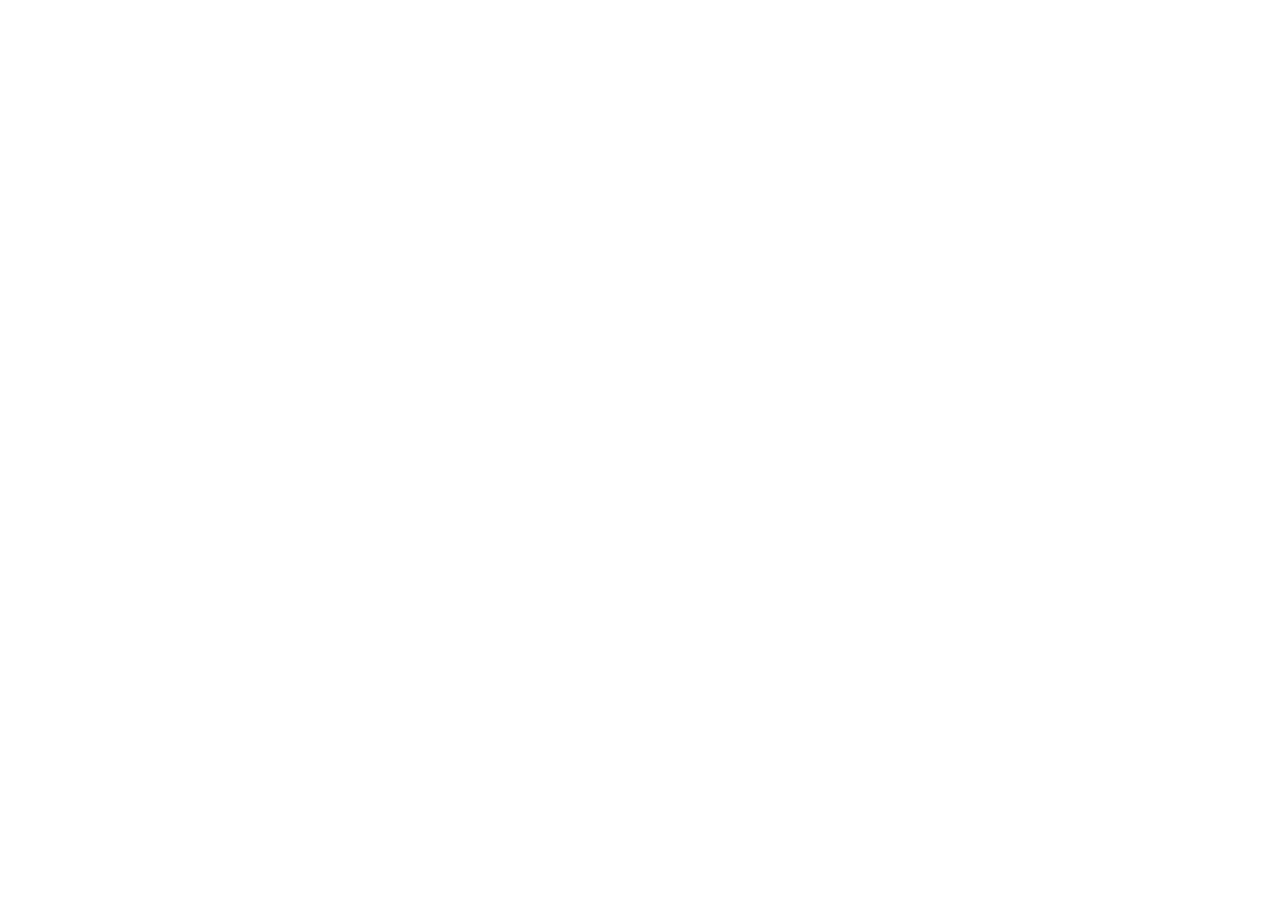
==== index.html @ 1e48fdbf "updated" ====
<!DOCTYPE html>
<html lang="en">

<head>
    <meta charset="UTF-8">
    <meta name="viewport" content="width=device-width, initial-scale=1.0">
    <link rel="stylesheet" href="style.css">
    <title>Document</title>
</head>

<body>

</body>

</html>
---- style.css ----
* {
  padding: 0%;
  margin: 0%;
}
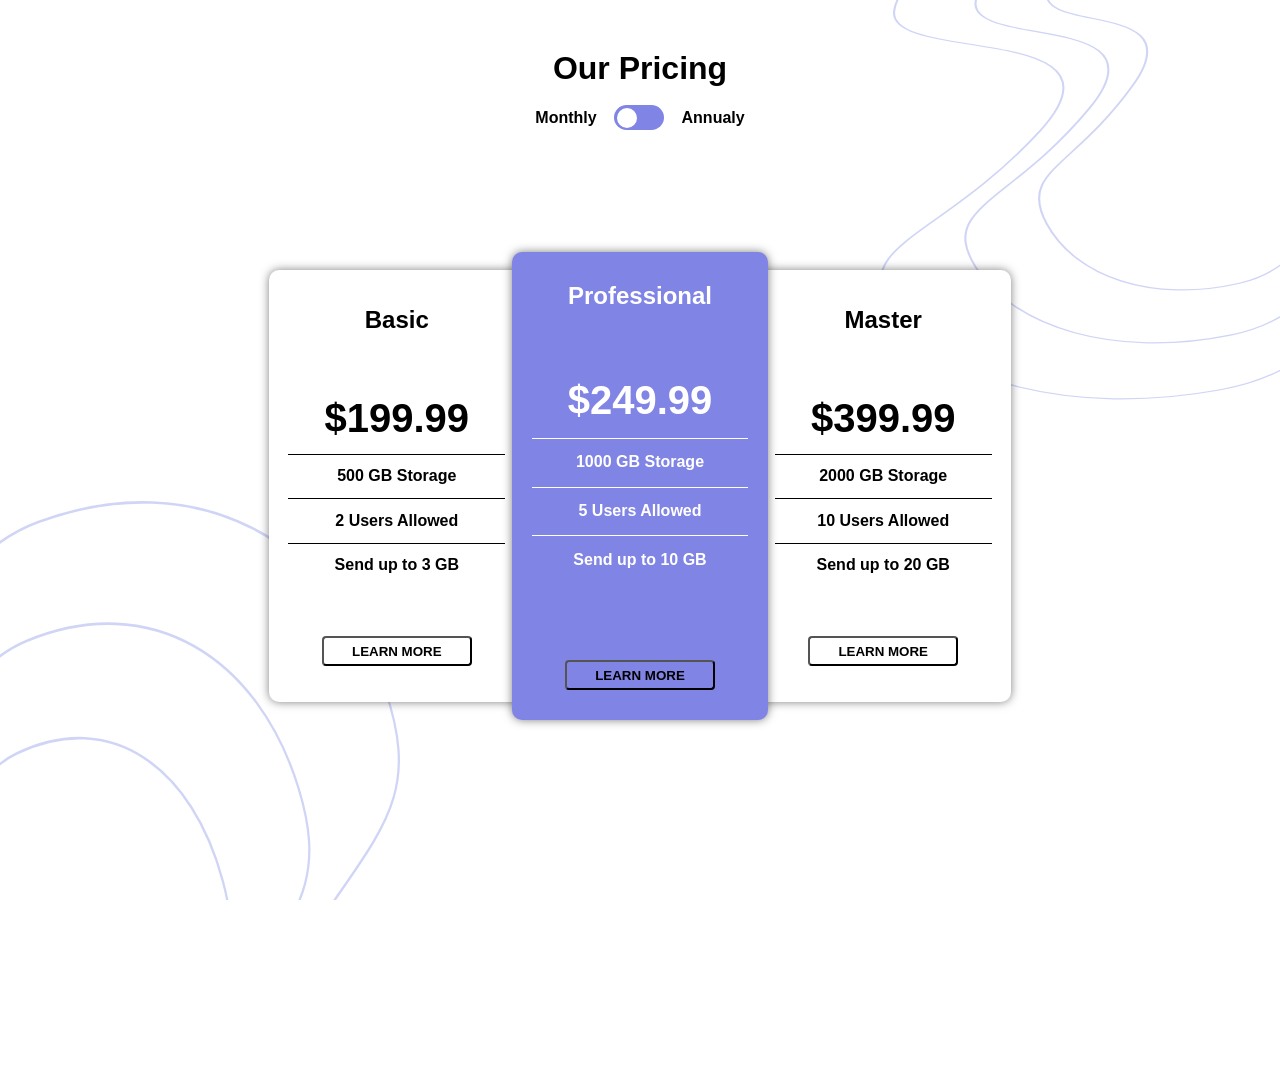
==== commit eaf526df: "updated" ====
--- a/index.html
+++ b/index.html
@@ -9,7 +9,178 @@
 </head>
 
 <body>
+    <header id="header">
+        <div>
+            <h1>Our Pricing</h1>
+        </div>
 
+        <div id="toggle" onclick="toggle()">
+            <div class="child">Monthly</div>
+            <div class="child">
+                <div id="slider">
+                    <div id="circle"></div>
+                </div>
+            </div>
+            <div class="child">Annualy</div>
+        </div>
+    </header>
+
+    <div class="container">
+        <div id="cards">
+            <div id="basic" class="card basic">
+                <div class="card-header">
+                    <h2>Basic</h2>
+                </div>
+
+                <div class="card-body">
+                    <h3 id="basic-price">$19.99</h3>
+                    <div class="line"></div>
+                    <p id="basic-storage">500 GB Storage</p>
+                    <div class="line"></div>
+                    <p id="basic-users">2 Users Allowed</p>
+                    <div class="line"></div>
+                    <p id="basic-send">Send up to 3 GB</p>
+                </div>
+
+                <div class="card-footer">
+                    <button>LEARN MORE</button>
+                </div>
+            </div>
+
+            <div id="professional" class="card professional">
+                <div class="card-header">
+                    <h2>Professional</h2>
+                </div>
+
+                <div class="card-body">
+                    <h3 id="professional-price">$24.99</h3>
+                    <div class="line"></div>
+                    <p id="professional-storage">1000 GB Storage</p>
+                    <div class="line"></div>
+                    <p id="professional-users">5 Users Allowed</p>
+                    <div class="line"></div>
+                    <p id="professional-send">Send up to 10 GB</p>
+                </div>
+
+                <div class="card-footer">
+                    <button>LEARN MORE</button>
+                </div>
+            </div>
+
+            <div id="master" class="card master">
+                <div class="card-header">
+                    <h2>Master</h2>
+                </div>
+
+                <div class="card-body">
+                    <h3 id="master-price">$19.99</h3>
+                    <div class="line"></div>
+                    <p id="master-storage">500 GB Storage</p>
+                    <div class="line"></div>
+                    <p id="master-users">2 Users Allowed</p>
+                    <div class="line"></div>
+                    <p id="master-send">Send up to 3 GB</p>
+                </div>
+
+                <div class="card-footer">
+                    <button>LEARN MORE</button>
+                </div>
+            </div>
+        </div>
+    </div>
+
+    <script>
+        let isMonthly = true;
+
+        const plan = {
+            anually: {
+                basic: {
+                    price: 19.99,
+                    storage: 512,
+                    users: 3,
+                    send: 2
+                },
+
+                professional: {
+                    price: 24.99,
+                    storage: 1024,
+                    users: 6,
+                    send: 12
+                },
+
+                master: {
+                    price: 39.99,
+                    storage: 2048,
+                    users: 12,
+                    send: 25
+                }
+            },
+
+            monthly: {
+                basic: {
+                    price: 199.99,
+                    storage: 500,
+                    users: 2,
+                    send: 3
+                },
+
+                professional: {
+                    price: 249.99,
+                    storage: 1000,
+                    users: 5,
+                    send: 10
+                },
+
+                master: {
+                    price: 399.99,
+                    storage: 2000,
+                    users: 10,
+                    send: 20
+                }
+            }
+        }
+
+        render(getPlan());
+        function toggle() {
+            if (isMonthly) {
+                document.getElementById("circle").style.transition = "all 0.3s ease";
+                document.getElementById("circle").style.transform = "translateX(120%)";
+                render(getPlan());
+                isMonthly = false;
+            } else {
+                document.getElementById("circle").style.transition = "all 0.3s ease";
+                document.getElementById("circle").style.transform = "translateX(0%)";
+                render(getPlan());
+                isMonthly = true;
+            }
+        }
+
+        function render(plan) {
+            console.log(plan);
+            document.getElementById("basic-price").innerHTML = "$" + plan.basic.price;
+            document.getElementById("basic-storage").innerHTML = plan.basic.storage + " GB Storage";
+            document.getElementById("basic-users").innerHTML = plan.basic.users + " Users Allowed";
+            document.getElementById("basic-send").innerHTML = "Send up to " + plan.basic.send + " GB";
+
+            document.getElementById("professional-price").innerHTML = "$" + plan.professional.price;
+            document.getElementById("professional-storage").innerHTML = plan.professional.storage + " GB Storage";
+            document.getElementById("professional-users").innerHTML = plan.professional.users + " Users Allowed";
+            document.getElementById("professional-send").innerHTML = "Send up to " + plan.professional.send + " GB";
+
+            document.getElementById("master-price").innerHTML = "$" + plan.master.price;
+            document.getElementById("master-storage").innerHTML = plan.master.storage + " GB Storage";
+            document.getElementById("master-users").innerHTML = plan.master.users + " Users Allowed";
+            document.getElementById("master-send").innerHTML = "Send up to " + plan.master.send + " GB";
+        }
+
+        function getPlan() {
+            if (isMonthly) {
+                return plan.monthly;
+            } else {
+                return plan.anually;
+            }
+        }
+    </script>
 </body>
 
 </html>
--- a/style.css
+++ b/style.css
@@ -1,4 +1,241 @@
 * {
   padding: 0%;
   margin: 0%;
-}
+  font-family: "Gill Sans", "Gill Sans MT", Calibri, "Trebuchet MS", sans-serif;
+  font-weight: bold;
+}
+
+body {
+  background-image: url("./resource/bg-top.svg"),
+    url("./resource/bg-bottom.svg");
+  background-repeat: no-repeat, no-repeat;
+  background-position: top right, bottom left;
+  background-size: 400px 400px;
+  background-attachment: fixed;
+  height: 100vh;
+  width: 100vw;
+}
+
+#header {
+  display: flex;
+  flex-direction: column;
+  align-items: center;
+  justify-content: center;
+  width: 100%;
+  height: 20%;
+  row-gap: 10%;
+}
+
+#toggle {
+  display: flex;
+  justify-content: center;
+  align-items: center;
+  column-gap: 10%;
+}
+
+#slider {
+  display: flex;
+  align-items: center;
+  justify-content: flex-start;
+  width: 50px;
+  height: 25px;
+  background-color: white;
+  border-radius: 50px;
+  background-color: rgb(128, 132, 229);
+  cursor: pointer;
+}
+
+#circle {
+  width: 20px;
+  height: 20px;
+  background-color: white;
+  border-radius: 50%;
+  margin-left: 3px;
+  margin-right: 3px;
+}
+
+@media (min-width: 1025px) {
+  .container {
+    display: flex;
+    flex-direction: column;
+    align-items: center;
+    justify-content: center;
+    width: 100%;
+    height: 100%;
+  }
+
+  #cards {
+    display: flex;
+    width: 100%;
+    height: 80%;
+    justify-content: center;
+  }
+
+  .card {
+    color: black;
+    display: flex;
+    flex-direction: column;
+    align-items: center;
+    justify-content: center;
+    row-gap: 5%;
+    background-color: white;
+    border-radius: 10px;
+    width: 20%;
+    height: 60%;
+    box-shadow: 0px 0px 10px 0px rgba(0, 0, 0, 0.5);
+  }
+
+  h3 {
+    font-size: 40px;
+    font-weight: bolder;
+  }
+
+  .card-body {
+    display: flex;
+    flex-direction: column;
+    align-items: center;
+    justify-content: center;
+    row-gap: 5%;
+    height: 60%;
+    color: black;
+  }
+
+  .professional,
+  .professional > .card-body {
+    position: relative;
+    background-color: rgb(128, 132, 229);
+    color: rgb(60, 60, 137);
+    height: 65%;
+    top: -2.5%;
+    color: white;
+    z-index: 1;
+  }
+
+  #basic {
+    position: relative;
+    left: 1%;
+  }
+
+  #master {
+    position: relative;
+    right: 1%;
+  }
+
+  button {
+    width: 150px;
+    height: 30px;
+    border-radius: 4px;
+    background-color: rgba(0, 0, 0, 0);
+    cursor: pointer;
+  }
+
+  .basic > button,
+  .master > button {
+    border: 1px solid rgb(128, 132, 229);
+    color: rgb(128, 132, 229);
+  }
+
+  .professional > button {
+    border: 1px solid white;
+    color: rgb(128, 132, 229);
+  }
+
+  .basic > .card-body > .line,
+  .master > .card-body > .line {
+    height: 0.1%;
+    width: 150%;
+    background-color: black;
+    z-index: 2;
+  }
+
+  .professional > .card-body > .line {
+    height: 0.1%;
+    width: 150%;
+    background-color: white;
+  }
+}
+
+@media (max-width: 1024px) {
+  body {
+    background-size: 200px 200px;
+    background-position: top right, bottom left;
+  }
+
+  #cards {
+    display: flex;
+    flex-direction: column;
+    align-items: center;
+    justify-content: center;
+    width: 100%;
+  }
+
+  .card {
+    display: flex;
+    flex-direction: column;
+    align-items: center;
+    justify-content: center;
+    width: 80%;
+    height: 350px;
+    border-radius: 10px;
+    margin-bottom: 20px;
+    box-shadow: 0px 0px 10px 0px rgba(0, 0, 0, 0.5);
+  }
+
+  h3 {
+    font-size: 40px;
+    font-weight: bolder;
+  }
+
+  .card-body {
+    display: flex;
+    flex-direction: column;
+    align-items: center;
+    justify-content: center;
+    height: 70%;
+    color: black;
+    row-gap: 15px;
+  }
+
+  .professional {
+    color: white;
+    background-color: rgb(128, 132, 229);
+  }
+
+  .professional > .card-body {
+    color: white;
+  }
+
+  #basic > .card-body > .line,
+  #master > .card-body > .line {
+    height: 0.1%;
+    width: 150%;
+    background-color: black;
+  }
+
+  #professional > .card-body > .line {
+    height: 0.1%;
+    width: 150%;
+    background-color: white;
+  }
+
+  #basic > .card-footer > button,
+  #master > .card-footer > button {
+    width: 200px;
+    height: 40px;
+    border: 1px solid rgb(128, 132, 229);
+    border-radius: 5px;
+    background-color: rgb(128, 132, 229);
+    color: white;
+    cursor: pointer;
+  }
+
+  #professional > .card-footer > button {
+    width: 200px;
+    height: 40px;
+    border: 1px solid rgb(128, 132, 229);
+    border-radius: 5px;
+    background-color: white;
+    color: black;
+    cursor: pointer;
+  }
+}
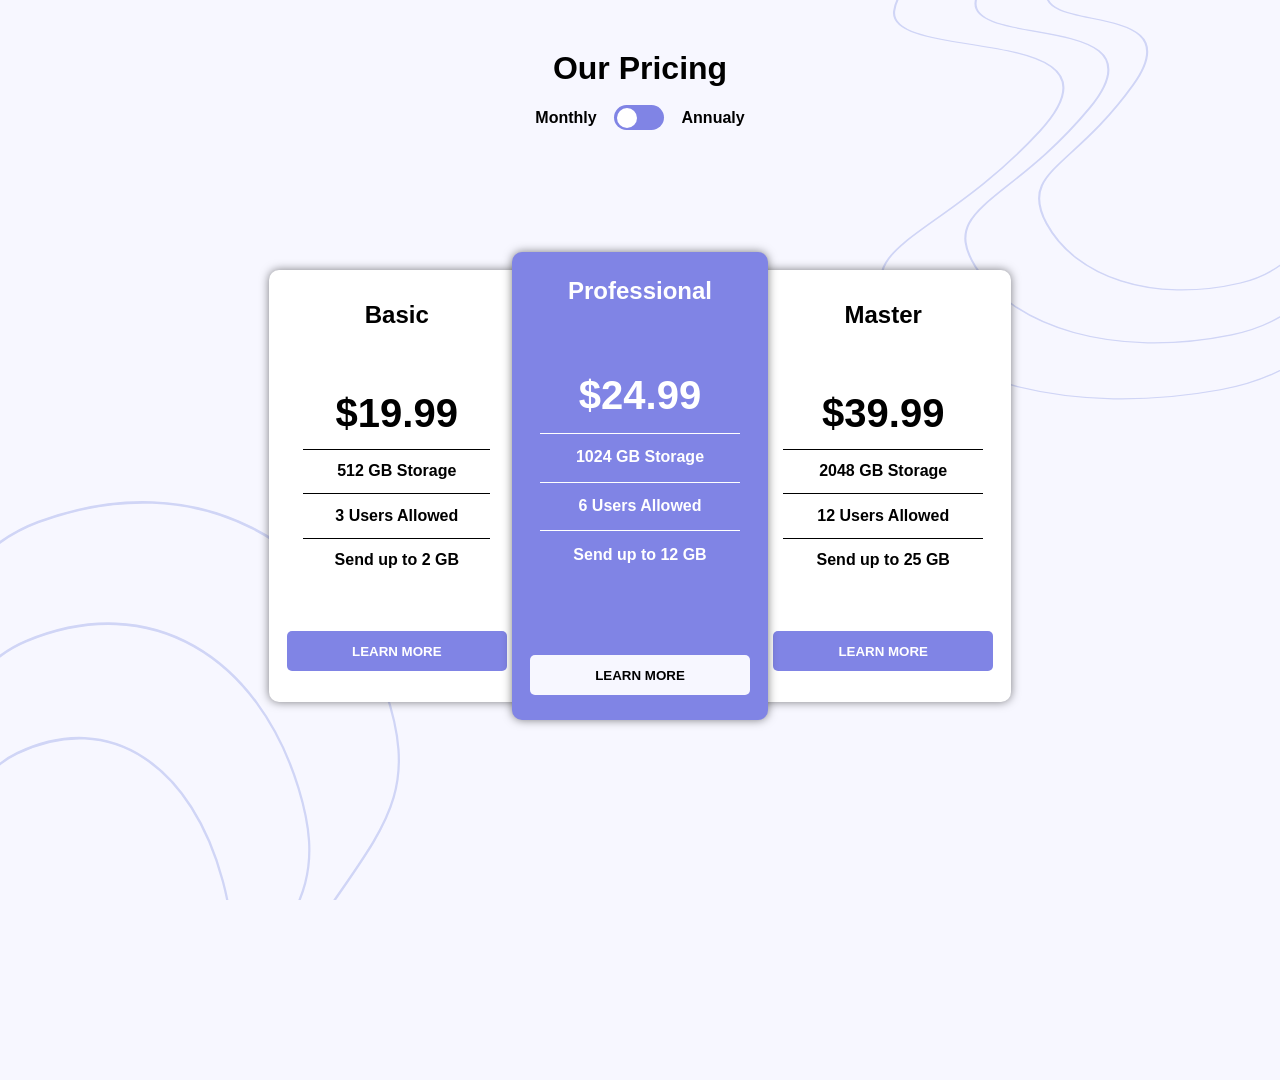
==== commit 2dc8e388: "updated" ====
--- a/index.html
+++ b/index.html
@@ -93,7 +93,7 @@
         let isMonthly = true;
 
         const plan = {
-            anually: {
+            monthly: {
                 basic: {
                     price: 19.99,
                     storage: 512,
@@ -116,7 +116,7 @@
                 }
             },
 
-            monthly: {
+            anually: {
                 basic: {
                     price: 199.99,
                     storage: 500,
@@ -142,17 +142,16 @@
 
         render(getPlan());
         function toggle() {
-            if (isMonthly) {
+            if (!isMonthly) {
                 document.getElementById("circle").style.transition = "all 0.3s ease";
                 document.getElementById("circle").style.transform = "translateX(120%)";
                 render(getPlan());
-                isMonthly = false;
             } else {
                 document.getElementById("circle").style.transition = "all 0.3s ease";
                 document.getElementById("circle").style.transform = "translateX(0%)";
                 render(getPlan());
-                isMonthly = true;
             }
+            isMonthly = !isMonthly;
         }
 
         function render(plan) {
--- a/style.css
+++ b/style.css
@@ -12,8 +12,10 @@
   background-position: top right, bottom left;
   background-size: 400px 400px;
   background-attachment: fixed;
+  background-color: rgb(247, 247, 255);
   height: 100vh;
   width: 100vw;
+  overflow: hidden;
 }
 
 #header {
@@ -121,23 +123,39 @@
     right: 1%;
   }
 
-  button {
-    width: 150px;
-    height: 30px;
-    border-radius: 4px;
-    background-color: rgba(0, 0, 0, 0);
-    cursor: pointer;
-  }
-
-  .basic > button,
-  .master > button {
+  .basic > .card-footer > button,
+  .master > .card-footer > button {
+    height: 40px;
+    width: 220px;
+    background-color: rgb(128, 132, 229);
+    color: white;
+    border: none;
+    border-radius: 5px;
+    cursor: pointer;
+    transition: all 0.3s ease;
+  }
+
+  .basic > .card-footer > button:hover,
+  .master > .card-footer > button:hover {
+    background-color: rgb(247, 247, 255);
     border: 1px solid rgb(128, 132, 229);
-    color: rgb(128, 132, 229);
-  }
-
-  .professional > button {
-    border: 1px solid white;
-    color: rgb(128, 132, 229);
+    color: black;
+  }
+
+  .professional > .card-footer > button {
+    border: none;
+    height: 40px;
+    width: 220px;
+    background-color: rgb(247, 247, 255);
+    border-radius: 5px;
+    cursor: pointer;
+    transition: all 0.3s ease;
+  }
+
+  .professional > .card-footer > button:hover {
+    background-color: rgb(128, 132, 229);
+    border: 1px solid rgb(247, 247, 255);
+    color: white;
   }
 
   .basic > .card-body > .line,
@@ -159,6 +177,8 @@
   body {
     background-size: 200px 200px;
     background-position: top right, bottom left;
+    background-color: rgb(247, 247, 255);
+    overflow: visible;
   }
 
   #cards {
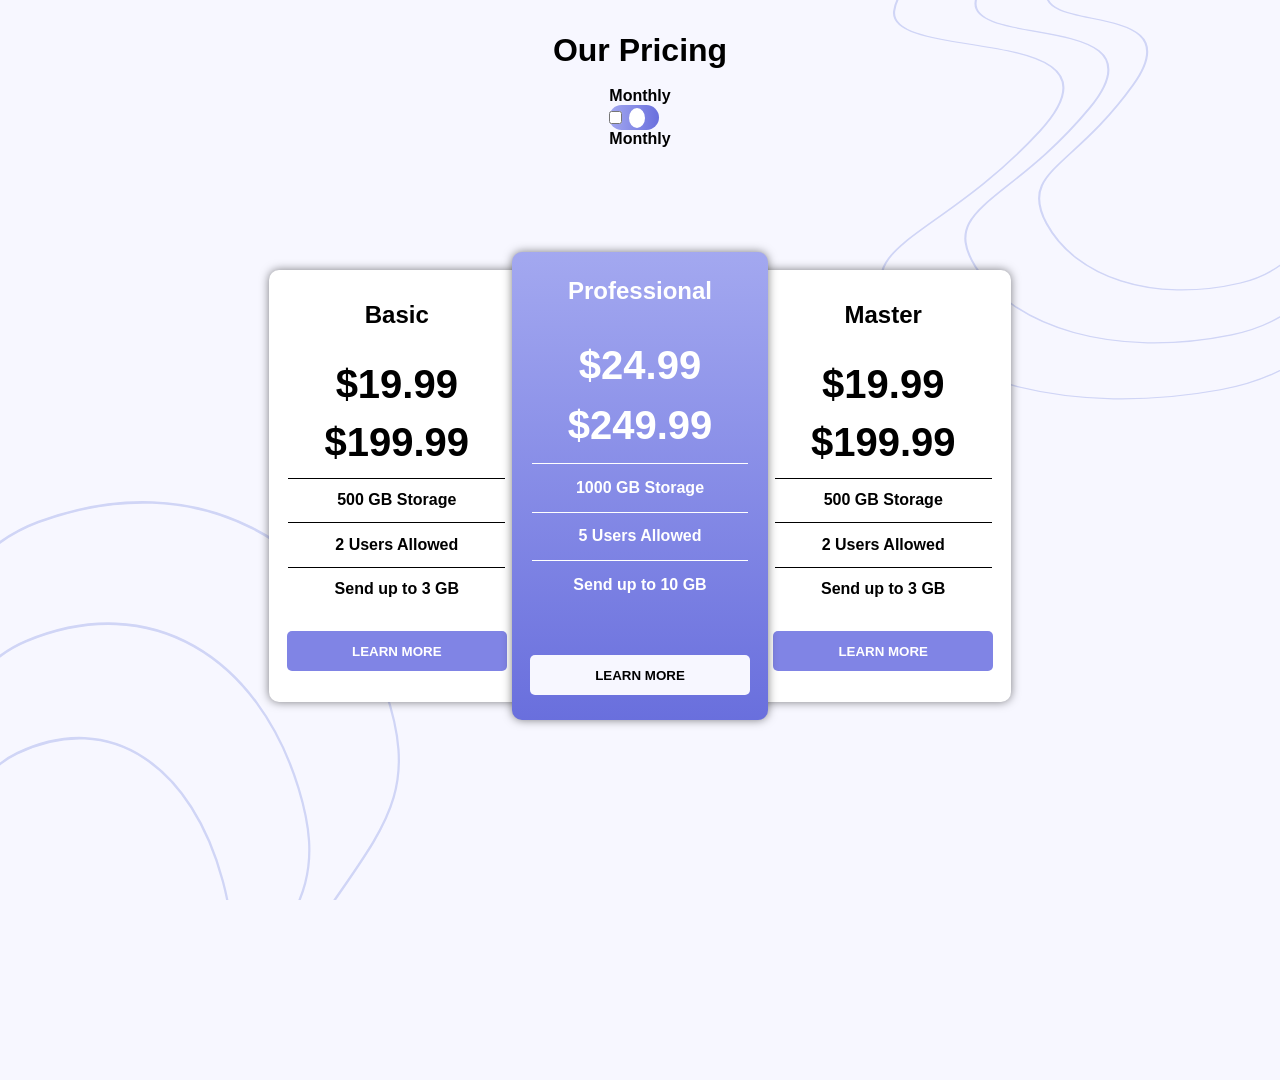
==== commit 15a81584: "updated" ====
--- a/index.html
+++ b/index.html
@@ -14,18 +14,21 @@
             <h1>Our Pricing</h1>
         </div>
 
-        <div id="toggle" onclick="toggle()">
+
+
+        <div class="toggle-container">
             <div class="child">Monthly</div>
-            <div class="child">
-                <div id="slider">
-                    <div id="circle"></div>
-                </div>
+            <div id="slider">
+                <label id="toggle">
+                    <input type="checkbox" id="checkbox">
+                    <span id="circle" class="checkmark"></span>
+                </label>
             </div>
-            <div class="child">Annualy</div>
+            <div class="child">Monthly</div>
         </div>
     </header>
 
-    <div class="container">
+    <div class="container" id="container">
         <div id="cards">
             <div id="basic" class="card basic">
                 <div class="card-header">
@@ -33,7 +36,10 @@
                 </div>
 
                 <div class="card-body">
-                    <h3 id="basic-price">$19.99</h3>
+
+                    <h3 id="basic-price" class="monthly">$19.99</h3>
+                    <h3 id="basic-price-1" class="anually">$199.99</h3>
+
                     <div class="line"></div>
                     <p id="basic-storage">500 GB Storage</p>
                     <div class="line"></div>
@@ -53,7 +59,10 @@
                 </div>
 
                 <div class="card-body">
-                    <h3 id="professional-price">$24.99</h3>
+
+                    <h3 id="professional-price" class="monthly">$24.99</h3>
+                    <h3 id="professional-price-1" class="anually">$249.99</h3>
+
                     <div class="line"></div>
                     <p id="professional-storage">1000 GB Storage</p>
                     <div class="line"></div>
@@ -73,7 +82,10 @@
                 </div>
 
                 <div class="card-body">
-                    <h3 id="master-price">$19.99</h3>
+
+                    <h3 id="master-price" class="monthly">$19.99</h3>
+                    <h3 id="master-price-1" class="anually">$199.99</h3>
+
                     <div class="line"></div>
                     <p id="master-storage">500 GB Storage</p>
                     <div class="line"></div>
@@ -88,98 +100,6 @@
             </div>
         </div>
     </div>
-
-    <script>
-        let isMonthly = true;
-
-        const plan = {
-            monthly: {
-                basic: {
-                    price: 19.99,
-                    storage: 512,
-                    users: 3,
-                    send: 2
-                },
-
-                professional: {
-                    price: 24.99,
-                    storage: 1024,
-                    users: 6,
-                    send: 12
-                },
-
-                master: {
-                    price: 39.99,
-                    storage: 2048,
-                    users: 12,
-                    send: 25
-                }
-            },
-
-            anually: {
-                basic: {
-                    price: 199.99,
-                    storage: 500,
-                    users: 2,
-                    send: 3
-                },
-
-                professional: {
-                    price: 249.99,
-                    storage: 1000,
-                    users: 5,
-                    send: 10
-                },
-
-                master: {
-                    price: 399.99,
-                    storage: 2000,
-                    users: 10,
-                    send: 20
-                }
-            }
-        }
-
-        render(getPlan());
-        function toggle() {
-            if (!isMonthly) {
-                document.getElementById("circle").style.transition = "all 0.3s ease";
-                document.getElementById("circle").style.transform = "translateX(120%)";
-                render(getPlan());
-            } else {
-                document.getElementById("circle").style.transition = "all 0.3s ease";
-                document.getElementById("circle").style.transform = "translateX(0%)";
-                render(getPlan());
-            }
-            isMonthly = !isMonthly;
-        }
-
-        function render(plan) {
-            console.log(plan);
-            document.getElementById("basic-price").innerHTML = "$" + plan.basic.price;
-            document.getElementById("basic-storage").innerHTML = plan.basic.storage + " GB Storage";
-            document.getElementById("basic-users").innerHTML = plan.basic.users + " Users Allowed";
-            document.getElementById("basic-send").innerHTML = "Send up to " + plan.basic.send + " GB";
-
-            document.getElementById("professional-price").innerHTML = "$" + plan.professional.price;
-            document.getElementById("professional-storage").innerHTML = plan.professional.storage + " GB Storage";
-            document.getElementById("professional-users").innerHTML = plan.professional.users + " Users Allowed";
-            document.getElementById("professional-send").innerHTML = "Send up to " + plan.professional.send + " GB";
-
-            document.getElementById("master-price").innerHTML = "$" + plan.master.price;
-            document.getElementById("master-storage").innerHTML = plan.master.storage + " GB Storage";
-            document.getElementById("master-users").innerHTML = plan.master.users + " Users Allowed";
-            document.getElementById("master-send").innerHTML = "Send up to " + plan.master.send + " GB";
-        }
-
-        function getPlan() {
-            if (isMonthly) {
-                return plan.monthly;
-            } else {
-                return plan.anually;
-            }
-        }
-    </script>
 </body>
 
 </html>
--- a/style.css
+++ b/style.css
@@ -41,9 +41,12 @@
   justify-content: flex-start;
   width: 50px;
   height: 25px;
-  background-color: white;
   border-radius: 50px;
-  background-color: rgb(128, 132, 229);
+  background-image: linear-gradient(
+    to right,
+    hsl(236, 72%, 79%),
+    hsl(237, 63%, 64%)
+  );
   cursor: pointer;
 }
 
@@ -102,11 +105,26 @@
     color: black;
   }
 
-  .professional,
   .professional > .card-body {
     position: relative;
-    background-color: rgb(128, 132, 229);
-    color: rgb(60, 60, 137);
+
+    color: rgba(60, 60, 137, 0);
+    height: 65%;
+    top: -2.5%;
+    color: white;
+    z-index: 1;
+  }
+
+  .professional {
+    position: relative;
+
+    background-image: linear-gradient(
+      to bottom,
+      hsl(236, 72%, 79%),
+      hsl(237, 63%, 64%)
+    );
+
+    color: rgba(60, 60, 137, 0);
     height: 65%;
     top: -2.5%;
     color: white;
@@ -218,7 +236,11 @@
 
   .professional {
     color: white;
-    background-color: rgb(128, 132, 229);
+    background-image: linear-gradient(
+      to bottom,
+      hsl(236, 72%, 79%),
+      hsl(237, 63%, 64%)
+    );
   }
 
   .professional > .card-body {
@@ -242,11 +264,12 @@
   #master > .card-footer > button {
     width: 200px;
     height: 40px;
-    border: 1px solid rgb(128, 132, 229);
-    border-radius: 5px;
-    background-color: rgb(128, 132, 229);
-    color: white;
-    cursor: pointer;
+    background-color: rgb(128, 132, 229);
+    border: 1px solid rgb(128, 132, 229);
+    color: white;
+    border-radius: 5px;
+    cursor: pointer;
+    transition: all 0.3s ease;
   }
 
   #professional > .card-footer > button {
@@ -258,4 +281,17 @@
     color: black;
     cursor: pointer;
   }
-}
+
+  #basic > .card-footer > button:hover,
+  #master > .card-footer > button:hover {
+    background-color: rgb(247, 247, 255);
+    border: 1px solid rgb(128, 132, 229);
+    color: black;
+  }
+
+  #professional > .card-footer > button:hover {
+    background-color: rgb(128, 132, 229);
+    border: 1px solid white;
+    color: white;
+  }
+}
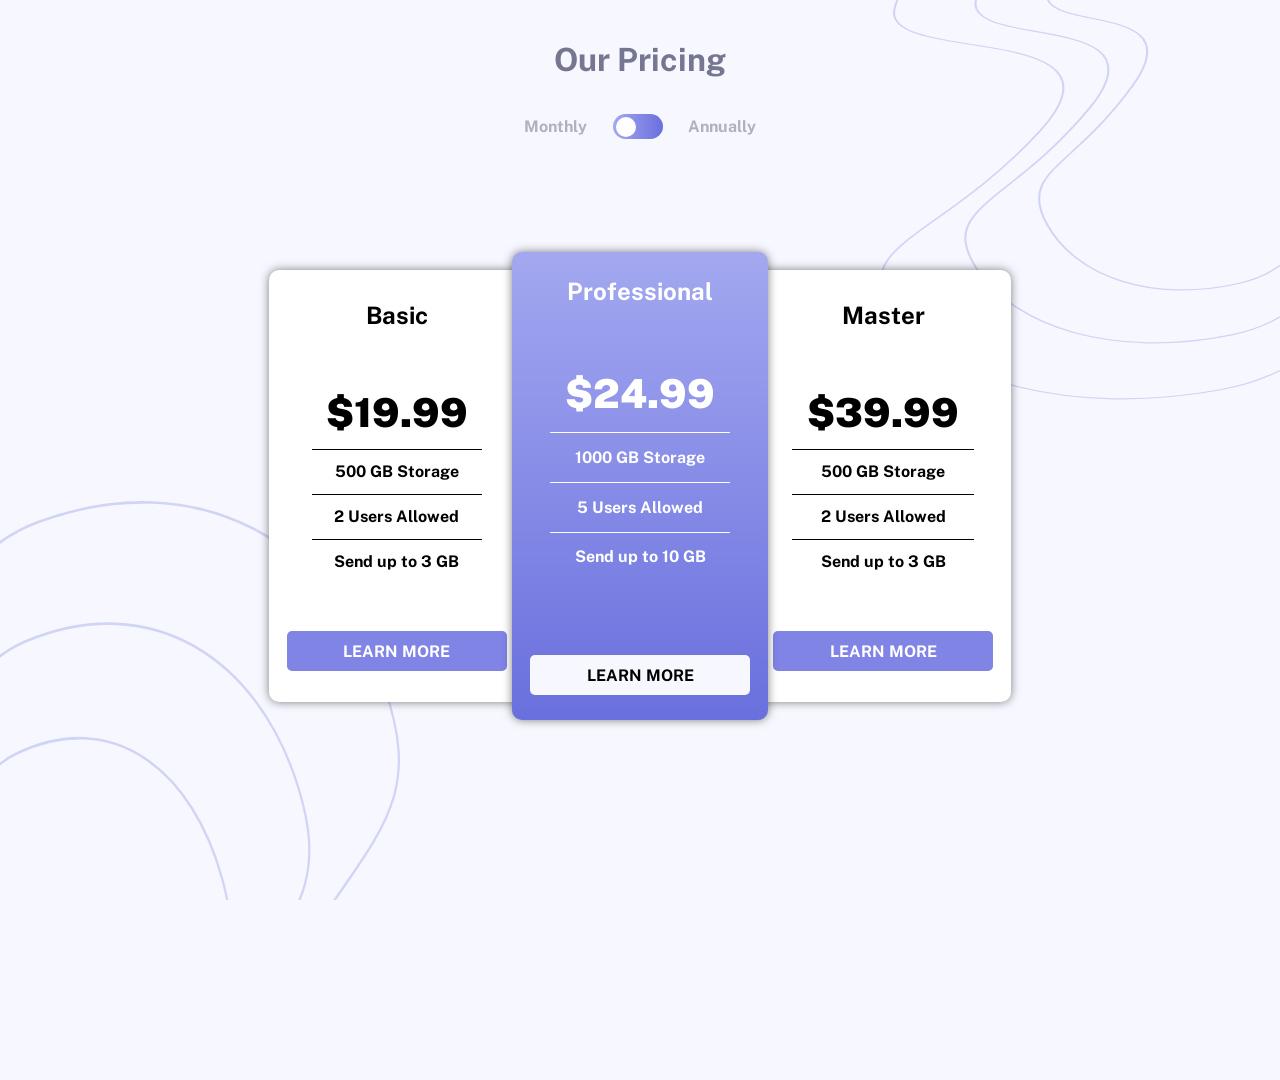
==== commit 55fdf587: "updated" ====
--- a/index.html
+++ b/index.html
@@ -4,7 +4,8 @@
 <head>
     <meta charset="UTF-8">
     <meta name="viewport" content="width=device-width, initial-scale=1.0">
-    <link rel="stylesheet" href="style.css">
+    <link rel="stylesheet" href="./style.css">
+    <link rel="stylesheet" href="./reset.css">
     <title>Document</title>
 </head>
 
@@ -14,8 +15,6 @@
             <h1>Our Pricing</h1>
         </div>
 
-
-
         <div class="toggle-container">
             <div class="child">Monthly</div>
             <div id="slider">
@@ -24,7 +23,7 @@
                     <span id="circle" class="checkmark"></span>
                 </label>
             </div>
-            <div class="child">Monthly</div>
+            <div class="child">Annually</div>
         </div>
     </header>
 
@@ -83,8 +82,8 @@
 
                 <div class="card-body">
 
-                    <h3 id="master-price" class="monthly">$19.99</h3>
-                    <h3 id="master-price-1" class="anually">$199.99</h3>
+                    <h3 id="master-price" class="monthly">$39.99</h3>
+                    <h3 id="master-price-1" class="anually">$399.99</h3>
 
                     <div class="line"></div>
                     <p id="master-storage">500 GB Storage</p>
--- a/style.css
+++ b/style.css
@@ -1,8 +1,13 @@
-* {
-  padding: 0%;
-  margin: 0%;
-  font-family: "Gill Sans", "Gill Sans MT", Calibri, "Trebuchet MS", sans-serif;
-  font-weight: bold;
+input {
+  display: none;
+}
+
+input:checked ~ #circle {
+  transform: translateX(120%);
+}
+
+.child {
+  color: #b1b1bd;
 }
 
 body {
@@ -25,7 +30,18 @@
   justify-content: center;
   width: 100%;
   height: 20%;
-  row-gap: 10%;
+  column-gap: 20%;
+  row-gap: 20%;
+}
+
+.toggle-container {
+  display: flex;
+  flex-direction: row;
+  justify-content: center;
+  align-items: center;
+  min-width: 400px;
+  width: 40%;
+  column-gap: 5%;
 }
 
 #toggle {
@@ -57,6 +73,30 @@
   border-radius: 50%;
   margin-left: 3px;
   margin-right: 3px;
+  transition: all 0.3s ease;
+  cursor: pointer;
+}
+
+.anually {
+  display: none;
+}
+
+#header:has(#checkbox:checked)
+  ~ #container
+  > #cards
+  > .card
+  > .card-body
+  > .monthly {
+  display: none;
+}
+
+#header:has(#checkbox:checked)
+  ~ #container
+  > #cards
+  > .card
+  > .card-body
+  > .anually {
+  display: block;
 }
 
 @media (min-width: 1025px) {
@@ -179,15 +219,27 @@
   .basic > .card-body > .line,
   .master > .card-body > .line {
     height: 0.1%;
-    width: 150%;
+    width: 120%;
     background-color: black;
     z-index: 2;
   }
 
   .professional > .card-body > .line {
     height: 0.1%;
-    width: 150%;
+    width: 120%;
     background-color: white;
+  }
+
+  .annually {
+    display: none;
+  }
+
+  #checkbox:checked ~ .container .monthly {
+    display: none;
+  }
+
+  #checkbox:checked ~ .container .annually {
+    display: block;
   }
 }
 
@@ -250,13 +302,13 @@
   #basic > .card-body > .line,
   #master > .card-body > .line {
     height: 0.1%;
-    width: 150%;
+    width: 110%;
     background-color: black;
   }
 
   #professional > .card-body > .line {
     height: 0.1%;
-    width: 150%;
+    width: 110%;
     background-color: white;
   }
 
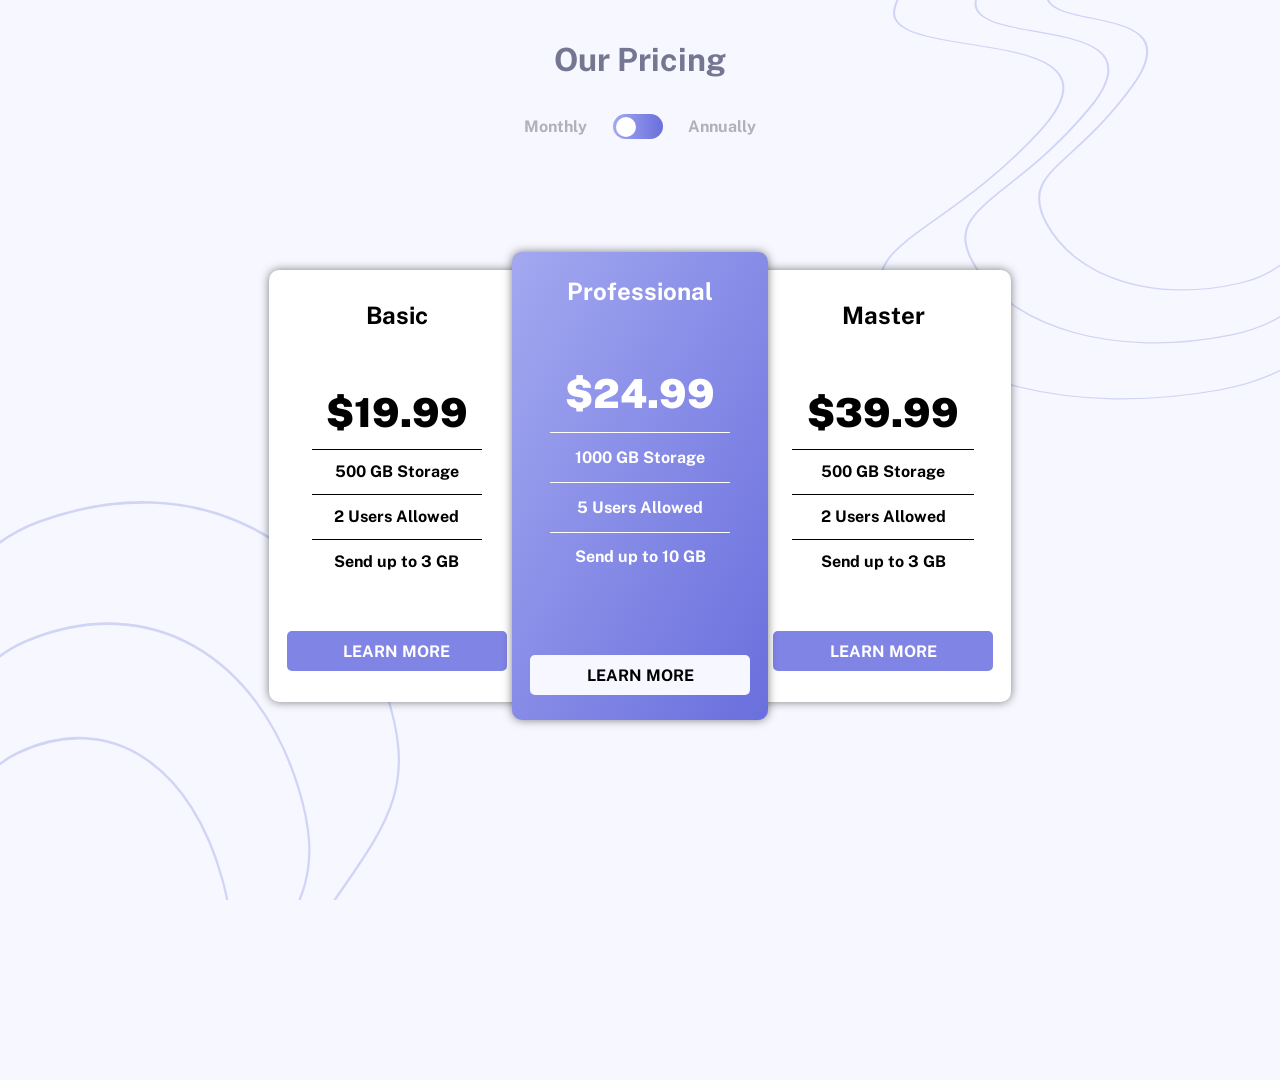
==== commit 9cfdc9aa: "updated" ====
--- a/index.html
+++ b/index.html
@@ -6,7 +6,8 @@
     <meta name="viewport" content="width=device-width, initial-scale=1.0">
     <link rel="stylesheet" href="./style.css">
     <link rel="stylesheet" href="./reset.css">
-    <title>Document</title>
+    <link rel="icon" href="./resource/favicon-32x32.png">
+    <title>Pricing -page</title>
 </head>
 
 <body>
--- a/style.css
+++ b/style.css
@@ -1,3 +1,12 @@
+:root {
+  --box-shadow: 0px 0px 10px 0px rgba(0, 0, 0, 0.5);
+  --linear-gradient: linear-gradient(
+    to bottom right,
+    hsl(236, 72%, 79%),
+    hsl(237, 63%, 64%)
+  );
+}
+
 input {
   display: none;
 }
@@ -81,6 +90,7 @@
   display: none;
 }
 
+/* #header:has(#checkbox:checked) ~ #container .monthly */
 #header:has(#checkbox:checked)
   ~ #container
   > #cards
@@ -90,6 +100,7 @@
   display: none;
 }
 
+/* #header:has(#checkbox:checked) ~ #container .anually */
 #header:has(#checkbox:checked)
   ~ #container
   > #cards
@@ -127,7 +138,7 @@
     border-radius: 10px;
     width: 20%;
     height: 60%;
-    box-shadow: 0px 0px 10px 0px rgba(0, 0, 0, 0.5);
+    box-shadow: var(--box-shadow);
   }
 
   h3 {
@@ -158,11 +169,7 @@
   .professional {
     position: relative;
 
-    background-image: linear-gradient(
-      to bottom,
-      hsl(236, 72%, 79%),
-      hsl(237, 63%, 64%)
-    );
+    background-image: var(--linear-gradient);
 
     color: rgba(60, 60, 137, 0);
     height: 65%;
@@ -193,6 +200,7 @@
     transition: all 0.3s ease;
   }
 
+  /* :is(.master, .basic) > .card-footer > button:hover */
   .basic > .card-footer > button:hover,
   .master > .card-footer > button:hover {
     background-color: rgb(247, 247, 255);
@@ -211,7 +219,7 @@
   }
 
   .professional > .card-footer > button:hover {
-    background-color: rgb(128, 132, 229);
+    background-color: rgba(128, 132, 229, 0);
     border: 1px solid rgb(247, 247, 255);
     color: white;
   }
@@ -268,7 +276,7 @@
     height: 350px;
     border-radius: 10px;
     margin-bottom: 20px;
-    box-shadow: 0px 0px 10px 0px rgba(0, 0, 0, 0.5);
+    box-shadow: var(--box-shadow);
   }
 
   h3 {
@@ -288,11 +296,7 @@
 
   .professional {
     color: white;
-    background-image: linear-gradient(
-      to bottom,
-      hsl(236, 72%, 79%),
-      hsl(237, 63%, 64%)
-    );
+    background-image: var(--linear-gradient);
   }
 
   .professional > .card-body {
